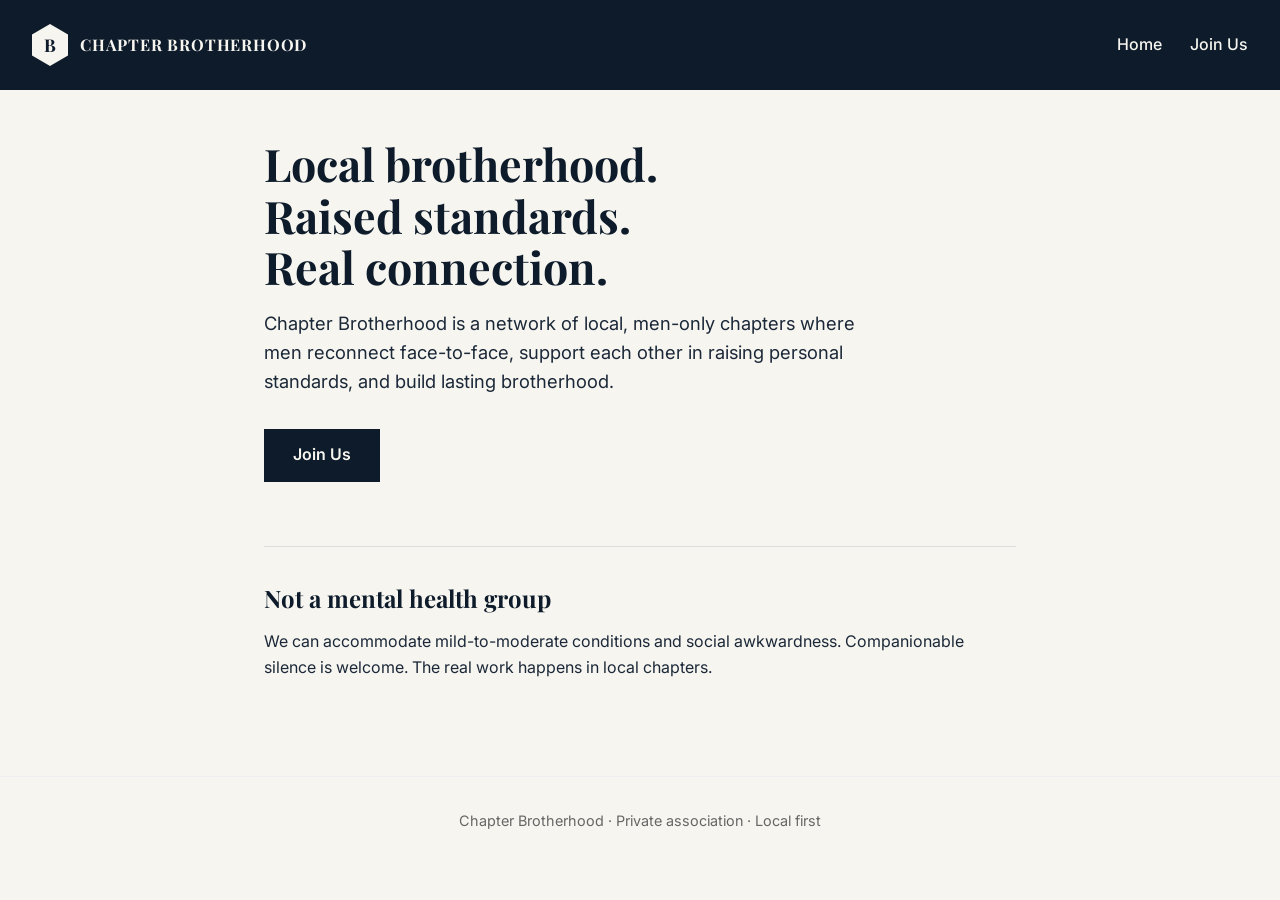
==== index.html @ f657528f "Add starter static site structure with locked visual direction (Playfair Display + Inter, navy palet" ====
<!DOCTYPE html>
<html lang="en">
<head>
  <meta charset="UTF-8">
  <meta name="viewport" content="width=device-width, initial-scale=1.0">
  <title>Chapter Brotherhood</title>
  <link rel="preconnect" href="https://fonts.googleapis.com">
  <link rel="preconnect" href="https://fonts.gstatic.com" crossorigin>
  <link href="https://fonts.googleapis.com/css2?family=Inter:wght@400;500;600&family=Playfair+Display:wght@500;700&display=swap" rel="stylesheet">
  <link rel="stylesheet" href="css/style.css">
</head>
<body>
  <header>
    <div class="logo">
      <span class="shield">B</span>
      <span>CHAPTER BROTHERHOOD</span>
    </div>
    <nav>
      <a href="index.html">Home</a>
      <a href="join.html">Join Us</a>
    </nav>
  </header>

  <main>
    <section class="hero">
      <h1>Local brotherhood.<br>Raised standards.<br>Real connection.</h1>
      <p>Chapter Brotherhood is a network of local, men-only chapters where men reconnect face-to-face, support each other in raising personal standards, and build lasting brotherhood.</p>
      <a href="join.html" class="btn">Join Us</a>
    </section>

    <section class="about-snippet">
      <h2>Not a mental health group</h2>
      <p>We can accommodate mild-to-moderate conditions and social awkwardness. Companionable silence is welcome. The real work happens in local chapters.</p>
    </section>
  </main>

  <footer>
    <p>Chapter Brotherhood · Private association · Local first</p>
  </footer>
</body>
</html>
---- css/style.css ----
/* Chapter Brotherhood – locked visual direction */
:root {
  --navy: #0D1B2A;
  --charcoal: #1B2838;
  --off-white: #F7F5F0;
  --accent: #1A365D;
}

* { box-sizing: border-box; margin: 0; padding: 0; }

body {
  font-family: 'Inter', system-ui, sans-serif;
  background: var(--off-white);
  color: var(--charcoal);
  line-height: 1.6;
}

header {
  display: flex;
  justify-content: space-between;
  align-items: center;
  padding: 1.5rem 2rem;
  background: var(--navy);
  color: var(--off-white);
}

.logo {
  display: flex;
  align-items: center;
  gap: 0.75rem;
  font-family: 'Playfair Display', serif;
  font-weight: 700;
  letter-spacing: 0.05em;
}

.shield {
  display: inline-flex;
  align-items: center;
  justify-content: center;
  width: 36px;
  height: 42px;
  background: var(--off-white);
  color: var(--navy);
  font-weight: 700;
  clip-path: polygon(50% 0%, 100% 25%, 100% 75%, 50% 100%, 0% 75%, 0% 25%);
  font-size: 1.1rem;
}

nav a {
  color: var(--off-white);
  text-decoration: none;
  margin-left: 1.5rem;
  font-weight: 500;
}

nav a:hover { text-decoration: underline; }

main {
  max-width: 800px;
  margin: 0 auto;
  padding: 3rem 1.5rem;
}

.hero h1 {
  font-family: 'Playfair Display', serif;
  font-size: 2.8rem;
  line-height: 1.15;
  color: var(--navy);
  margin-bottom: 1rem;
}

.hero p {
  font-size: 1.15rem;
  margin-bottom: 2rem;
  max-width: 600px;
}

.btn {
  display: inline-block;
  background: var(--navy);
  color: var(--off-white);
  padding: 0.85rem 1.8rem;
  text-decoration: none;
  font-weight: 600;
  border: none;
  cursor: pointer;
  font-family: inherit;
}

.btn:hover { background: var(--accent); }

.about-snippet {
  margin-top: 4rem;
  padding-top: 2rem;
  border-top: 1px solid #ddd;
}

.about-snippet h2 {
  font-family: 'Playfair Display', serif;
  color: var(--navy);
  margin-bottom: 0.75rem;
}

.join-page h1 {
  font-family: 'Playfair Display', serif;
  color: var(--navy);
  margin-bottom: 1rem;
}

.join-form {
  display: flex;
  flex-direction: column;
  gap: 1.25rem;
  margin: 2rem 0;
}

.join-form label {
  font-weight: 500;
}

.join-form input,
.join-form select,
.join-form textarea {
  width: 100%;
  padding: 0.6rem;
  margin-top: 0.3rem;
  border: 1px solid #ccc;
  font-family: inherit;
  font-size: 1rem;
}

.discord-note {
  margin-top: 2rem;
  font-size: 0.95rem;
}

footer {
  text-align: center;
  padding: 2rem;
  font-size: 0.9rem;
  color: #666;
  border-top: 1px solid #eee;
  margin-top: 3rem;
}

@media (max-width: 600px) {
  header { flex-direction: column; gap: 1rem; }
  .hero h1 { font-size: 2.2rem; }
}
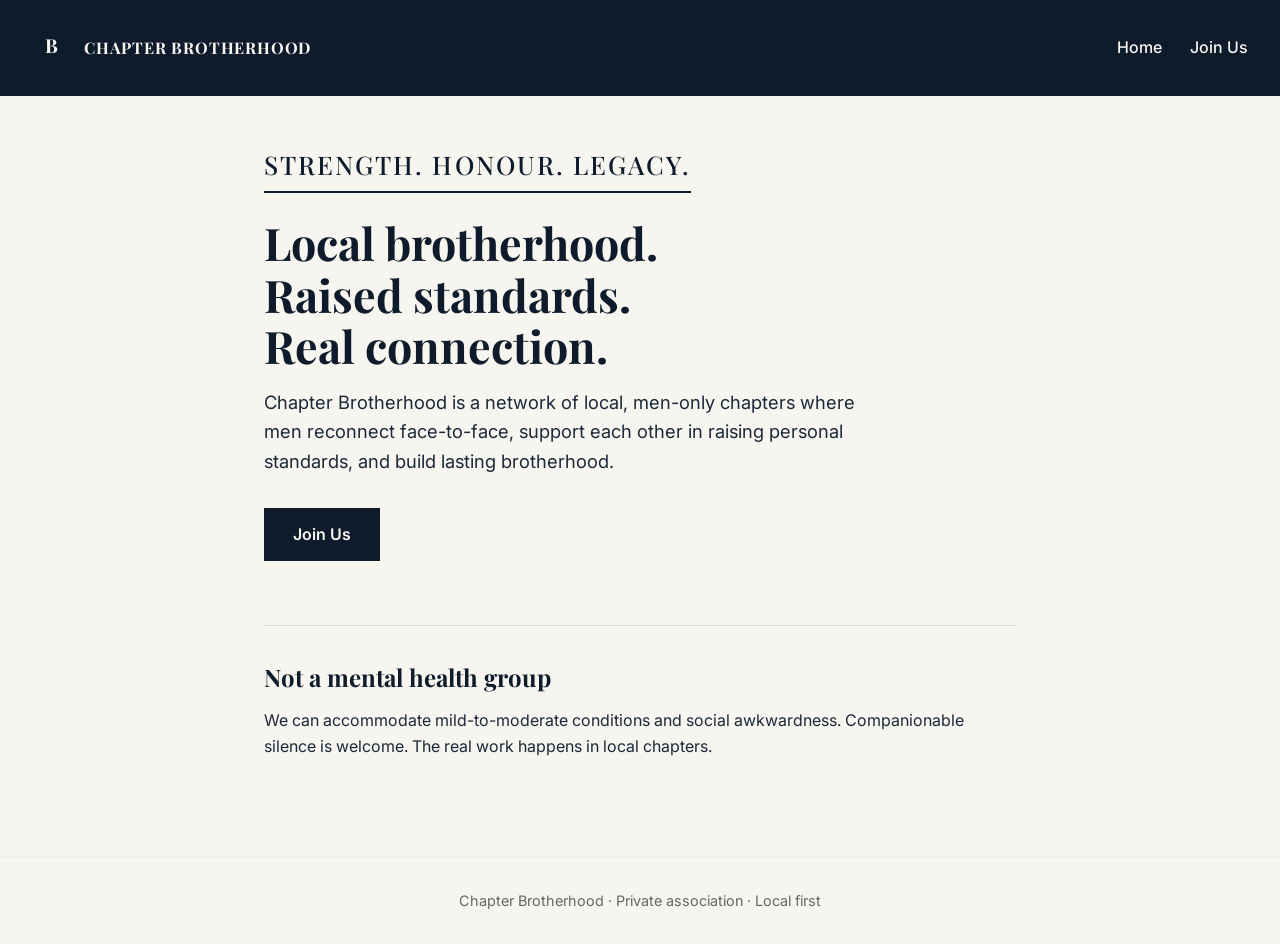
==== commit 38008803: "Replace CSS shield with proper SVG logo and add Strength. Honour. Legacy. tagline prominently" ====
--- a/index.html
+++ b/index.html
@@ -12,7 +12,10 @@
 <body>
   <header>
     <div class="logo">
-      <span class="shield">B</span>
+      <svg class="shield-logo" viewBox="0 0 100 120" xmlns="http://www.w3.org/2000/svg">
+        <path d="M50 5 L90 25 L90 75 L50 110 L10 75 L10 25 Z" fill="#0D1B2A"/>
+        <text x="50" y="72" font-family="Playfair Display, serif" font-size="48" font-weight="700" fill="#F7F5F0" text-anchor="middle">B</text>
+      </svg>
       <span>CHAPTER BROTHERHOOD</span>
     </div>
     <nav>
@@ -23,6 +26,7 @@
 
   <main>
     <section class="hero">
+      <div class="tagline">Strength. Honour. Legacy.</div>
       <h1>Local brotherhood.<br>Raised standards.<br>Real connection.</h1>
       <p>Chapter Brotherhood is a network of local, men-only chapters where men reconnect face-to-face, support each other in raising personal standards, and build lasting brotherhood.</p>
       <a href="join.html" class="btn">Join Us</a>
--- a/css/style.css
+++ b/css/style.css
@@ -33,17 +33,10 @@
   letter-spacing: 0.05em;
 }
 
-.shield {
-  display: inline-flex;
-  align-items: center;
-  justify-content: center;
-  width: 36px;
-  height: 42px;
-  background: var(--off-white);
-  color: var(--navy);
-  font-weight: 700;
-  clip-path: polygon(50% 0%, 100% 25%, 100% 75%, 50% 100%, 0% 75%, 0% 25%);
-  font-size: 1.1rem;
+.shield-logo {
+  width: 40px;
+  height: 48px;
+  flex-shrink: 0;
 }
 
 nav a {
@@ -59,6 +52,19 @@
   max-width: 800px;
   margin: 0 auto;
   padding: 3rem 1.5rem;
+}
+
+.tagline {
+  font-family: 'Playfair Display', serif;
+  font-size: 1.6rem;
+  font-weight: 500;
+  color: var(--navy);
+  letter-spacing: 0.08em;
+  text-transform: uppercase;
+  margin-bottom: 1.5rem;
+  border-bottom: 2px solid var(--navy);
+  display: inline-block;
+  padding-bottom: 0.4rem;
 }
 
 .hero h1 {
@@ -104,7 +110,15 @@
 .join-page h1 {
   font-family: 'Playfair Display', serif;
   color: var(--navy);
-  margin-bottom: 1rem;
+  margin-bottom: 0.5rem;
+}
+
+.tagline-small {
+  font-family: 'Playfair Display', serif;
+  font-size: 1.1rem;
+  color: var(--navy);
+  letter-spacing: 0.05em;
+  margin-bottom: 1.5rem;
 }
 
 .join-form {
@@ -146,4 +160,5 @@
 @media (max-width: 600px) {
   header { flex-direction: column; gap: 1rem; }
   .hero h1 { font-size: 2.2rem; }
+  .tagline { font-size: 1.3rem; }
 }
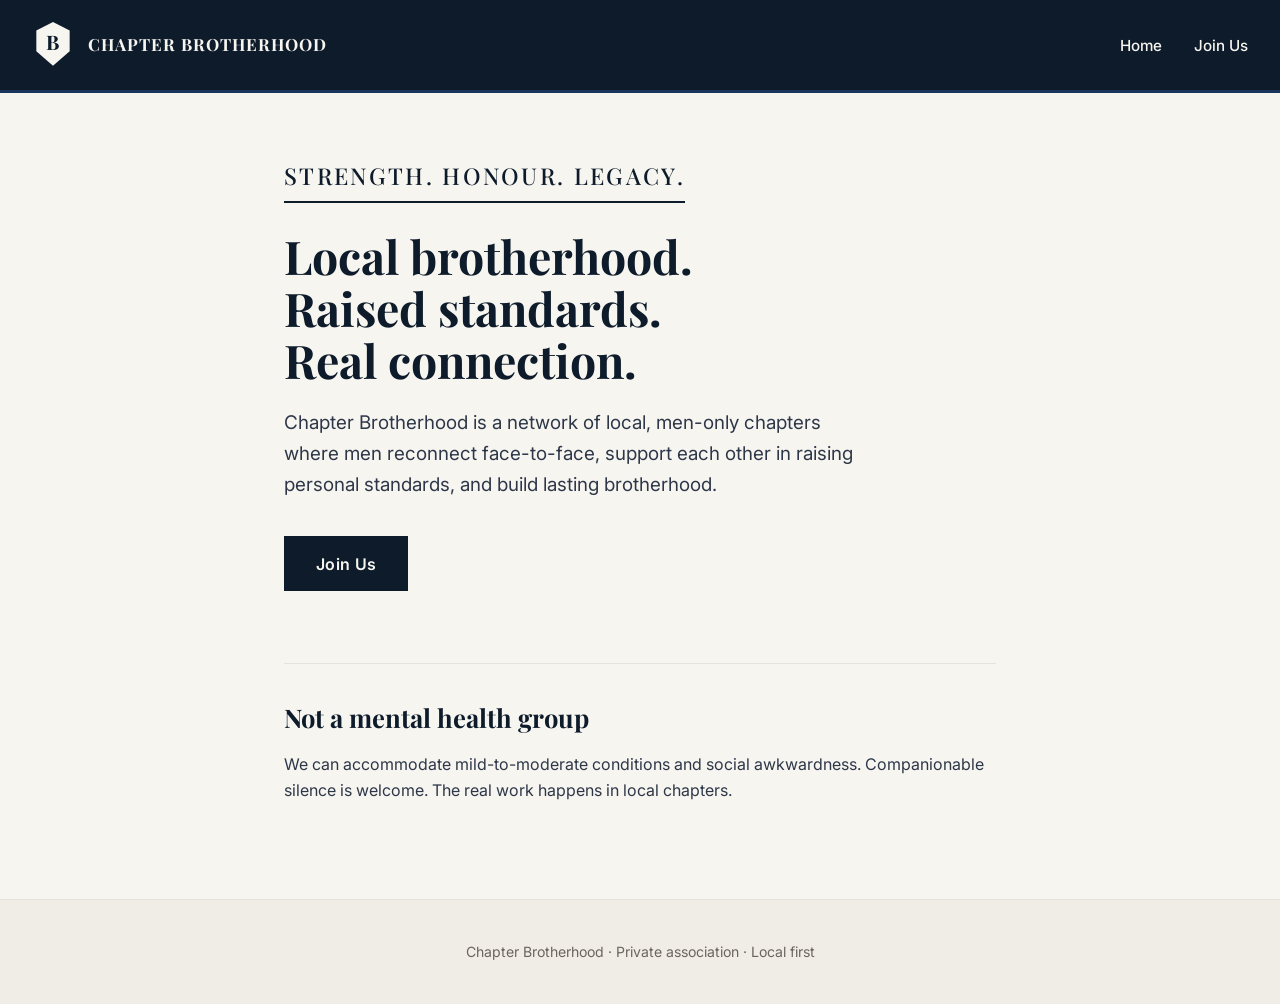
==== commit 5e08790c: "Fix logo contrast (light shield on navy header) and improve overall visual appeal" ====
--- a/index.html
+++ b/index.html
@@ -13,8 +13,8 @@
   <header>
     <div class="logo">
       <svg class="shield-logo" viewBox="0 0 100 120" xmlns="http://www.w3.org/2000/svg">
-        <path d="M50 5 L90 25 L90 75 L50 110 L10 75 L10 25 Z" fill="#0D1B2A"/>
-        <text x="50" y="72" font-family="Playfair Display, serif" font-size="48" font-weight="700" fill="#F7F5F0" text-anchor="middle">B</text>
+        <path d="M50 5 L90 25 L90 75 L50 110 L10 75 L10 25 Z" fill="#F7F5F0"/>
+        <text x="50" y="72" font-family="Playfair Display, serif" font-size="48" font-weight="700" fill="#0D1B2A" text-anchor="middle">B</text>
       </svg>
       <span>CHAPTER BROTHERHOOD</span>
     </div>
--- a/css/style.css
+++ b/css/style.css
@@ -1,8 +1,10 @@
 /* Chapter Brotherhood – locked visual direction */
 :root {
   --navy: #0D1B2A;
-  --charcoal: #1B2838;
+  --navy-mid: #1A365D;
+  --charcoal: #2D3748;
   --off-white: #F7F5F0;
+  --warm-grey: #E8E4DC;
   --accent: #1A365D;
 }
 
@@ -12,153 +14,176 @@
   font-family: 'Inter', system-ui, sans-serif;
   background: var(--off-white);
   color: var(--charcoal);
-  line-height: 1.6;
+  line-height: 1.65;
 }
 
 header {
   display: flex;
   justify-content: space-between;
   align-items: center;
-  padding: 1.5rem 2rem;
+  padding: 1.25rem 2rem;
   background: var(--navy);
   color: var(--off-white);
+  border-bottom: 3px solid var(--navy-mid);
 }
 
 .logo {
   display: flex;
   align-items: center;
-  gap: 0.75rem;
+  gap: 0.85rem;
   font-family: 'Playfair Display', serif;
   font-weight: 700;
-  letter-spacing: 0.05em;
+  letter-spacing: 0.06em;
+  font-size: 1.05rem;
 }
 
 .shield-logo {
-  width: 40px;
-  height: 48px;
+  width: 42px;
+  height: 50px;
   flex-shrink: 0;
 }
 
 nav a {
   color: var(--off-white);
   text-decoration: none;
-  margin-left: 1.5rem;
+  margin-left: 1.75rem;
   font-weight: 500;
+  font-size: 0.95rem;
 }
 
-nav a:hover { text-decoration: underline; }
+nav a:hover { color: var(--warm-grey); }
 
 main {
-  max-width: 800px;
+  max-width: 760px;
   margin: 0 auto;
-  padding: 3rem 1.5rem;
+  padding: 4rem 1.5rem 3rem;
 }
 
 .tagline {
   font-family: 'Playfair Display', serif;
-  font-size: 1.6rem;
+  font-size: 1.45rem;
   font-weight: 500;
   color: var(--navy);
-  letter-spacing: 0.08em;
+  letter-spacing: 0.1em;
   text-transform: uppercase;
-  margin-bottom: 1.5rem;
+  margin-bottom: 1.75rem;
   border-bottom: 2px solid var(--navy);
   display: inline-block;
-  padding-bottom: 0.4rem;
+  padding-bottom: 0.35rem;
 }
 
 .hero h1 {
   font-family: 'Playfair Display', serif;
-  font-size: 2.8rem;
-  line-height: 1.15;
+  font-size: 2.9rem;
+  line-height: 1.12;
   color: var(--navy);
-  margin-bottom: 1rem;
+  margin-bottom: 1.25rem;
+  font-weight: 700;
 }
 
 .hero p {
-  font-size: 1.15rem;
-  margin-bottom: 2rem;
-  max-width: 600px;
+  font-size: 1.18rem;
+  margin-bottom: 2.25rem;
+  max-width: 580px;
+  color: var(--charcoal);
 }
 
 .btn {
   display: inline-block;
   background: var(--navy);
   color: var(--off-white);
-  padding: 0.85rem 1.8rem;
+  padding: 0.9rem 2rem;
   text-decoration: none;
   font-weight: 600;
   border: none;
   cursor: pointer;
   font-family: inherit;
+  letter-spacing: 0.02em;
+  transition: background 0.15s ease;
 }
 
-.btn:hover { background: var(--accent); }
+.btn:hover { background: var(--navy-mid); }
 
 .about-snippet {
-  margin-top: 4rem;
-  padding-top: 2rem;
-  border-top: 1px solid #ddd;
+  margin-top: 4.5rem;
+  padding: 2rem 0 1rem;
+  border-top: 1px solid var(--warm-grey);
 }
 
 .about-snippet h2 {
   font-family: 'Playfair Display', serif;
   color: var(--navy);
   margin-bottom: 0.75rem;
+  font-size: 1.6rem;
 }
 
 .join-page h1 {
   font-family: 'Playfair Display', serif;
   color: var(--navy);
-  margin-bottom: 0.5rem;
+  margin-bottom: 0.4rem;
+  font-size: 2.4rem;
 }
 
 .tagline-small {
   font-family: 'Playfair Display', serif;
-  font-size: 1.1rem;
+  font-size: 1.05rem;
   color: var(--navy);
-  letter-spacing: 0.05em;
+  letter-spacing: 0.06em;
   margin-bottom: 1.5rem;
+  text-transform: uppercase;
 }
 
 .join-form {
   display: flex;
   flex-direction: column;
-  gap: 1.25rem;
-  margin: 2rem 0;
+  gap: 1.3rem;
+  margin: 2.2rem 0;
 }
 
 .join-form label {
   font-weight: 500;
+  color: var(--charcoal);
 }
 
 .join-form input,
 .join-form select,
 .join-form textarea {
   width: 100%;
-  padding: 0.6rem;
-  margin-top: 0.3rem;
-  border: 1px solid #ccc;
+  padding: 0.65rem 0.75rem;
+  margin-top: 0.35rem;
+  border: 1px solid #d0ccc4;
   font-family: inherit;
   font-size: 1rem;
+  background: #fff;
+  border-radius: 2px;
+}
+
+.join-form input:focus,
+.join-form select:focus,
+.join-form textarea:focus {
+  outline: 2px solid var(--navy-mid);
+  border-color: var(--navy);
 }
 
 .discord-note {
-  margin-top: 2rem;
+  margin-top: 2.2rem;
   font-size: 0.95rem;
+  color: var(--charcoal);
 }
 
 footer {
   text-align: center;
-  padding: 2rem;
-  font-size: 0.9rem;
-  color: #666;
-  border-top: 1px solid #eee;
-  margin-top: 3rem;
+  padding: 2.5rem 1rem;
+  font-size: 0.88rem;
+  color: #6b6560;
+  border-top: 1px solid var(--warm-grey);
+  margin-top: 2rem;
+  background: #f0ece6;
 }
 
 @media (max-width: 600px) {
-  header { flex-direction: column; gap: 1rem; }
+  header { flex-direction: column; gap: 1rem; padding: 1rem; }
   .hero h1 { font-size: 2.2rem; }
-  .tagline { font-size: 1.3rem; }
+  .tagline { font-size: 1.2rem; }
+  main { padding: 2.5rem 1.25rem; }
 }
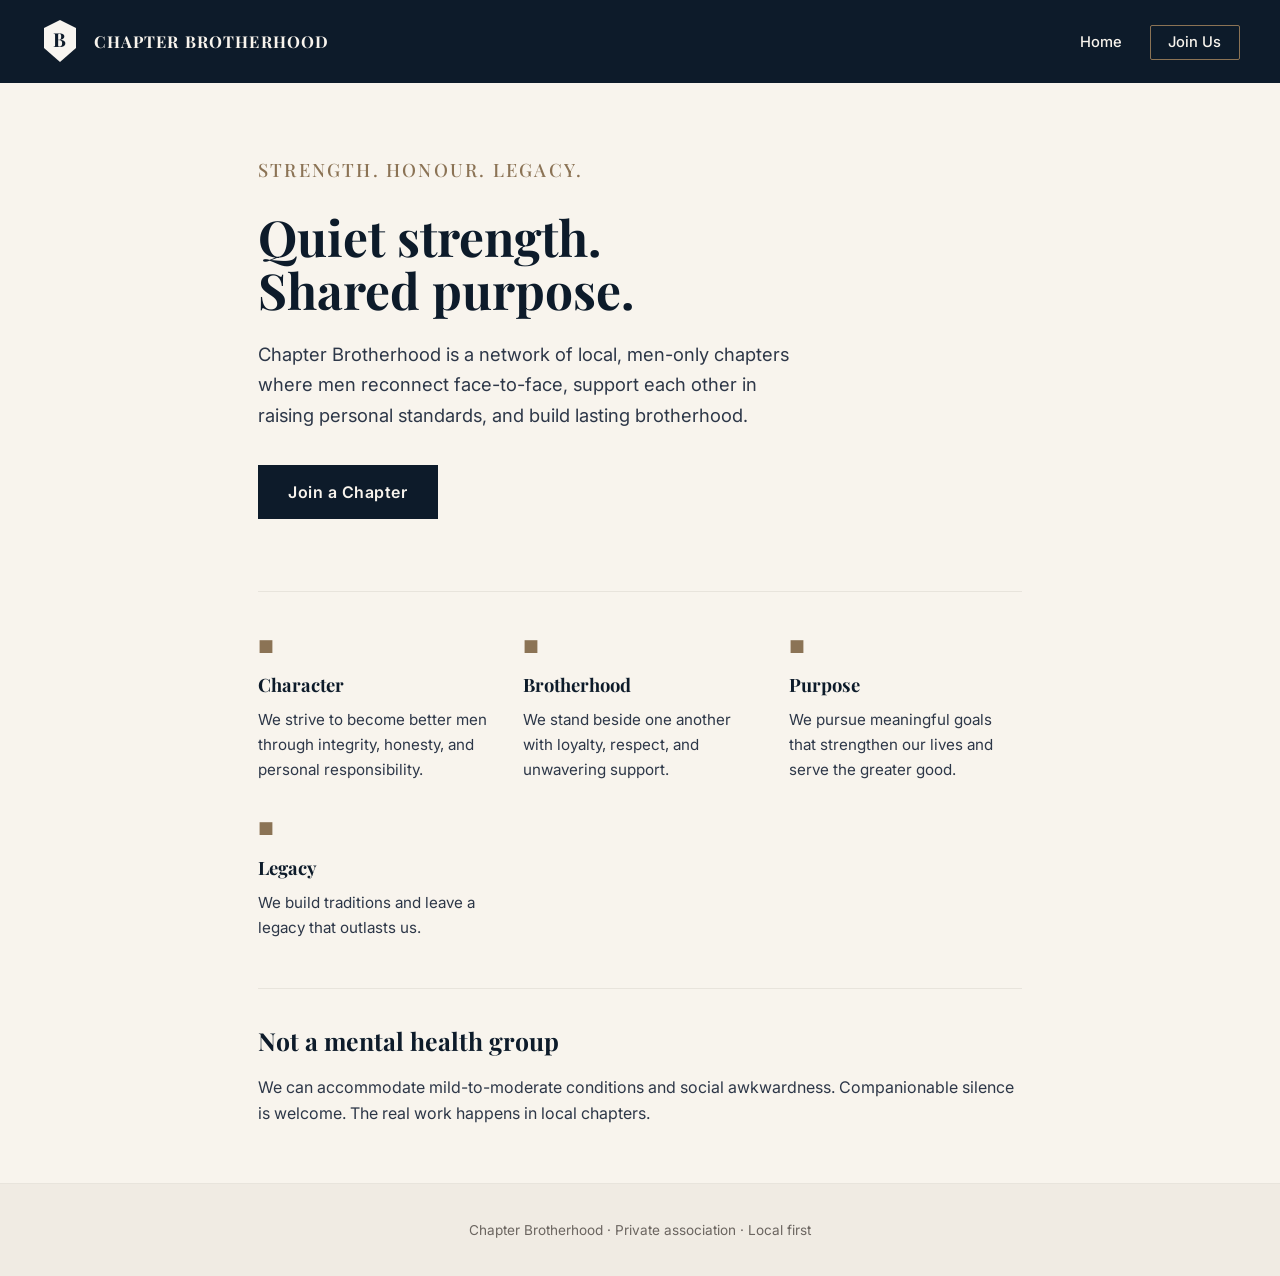
==== commit 9a418f2c: "Refine site to match preferred moodboard: warmer ivory, bronze accent button, values section, better" ====
--- a/index.html
+++ b/index.html
@@ -20,16 +20,39 @@
     </div>
     <nav>
       <a href="index.html">Home</a>
-      <a href="join.html">Join Us</a>
+      <a href="join.html" class="btn-nav">Join Us</a>
     </nav>
   </header>
 
   <main>
     <section class="hero">
       <div class="tagline">Strength. Honour. Legacy.</div>
-      <h1>Local brotherhood.<br>Raised standards.<br>Real connection.</h1>
+      <h1>Quiet strength.<br>Shared purpose.</h1>
       <p>Chapter Brotherhood is a network of local, men-only chapters where men reconnect face-to-face, support each other in raising personal standards, and build lasting brotherhood.</p>
-      <a href="join.html" class="btn">Join Us</a>
+      <a href="join.html" class="btn">Join a Chapter</a>
+    </section>
+
+    <section class="values">
+      <div class="value">
+        <div class="value-icon">■</div>
+        <h3>Character</h3>
+        <p>We strive to become better men through integrity, honesty, and personal responsibility.</p>
+      </div>
+      <div class="value">
+        <div class="value-icon">■</div>
+        <h3>Brotherhood</h3>
+        <p>We stand beside one another with loyalty, respect, and unwavering support.</p>
+      </div>
+      <div class="value">
+        <div class="value-icon">■</div>
+        <h3>Purpose</h3>
+        <p>We pursue meaningful goals that strengthen our lives and serve the greater good.</p>
+      </div>
+      <div class="value">
+        <div class="value-icon">■</div>
+        <h3>Legacy</h3>
+        <p>We build traditions and leave a legacy that outlasts us.</p>
+      </div>
     </section>
 
     <section class="about-snippet">
--- a/css/style.css
+++ b/css/style.css
@@ -1,18 +1,19 @@
-/* Chapter Brotherhood – locked visual direction */
+/* Chapter Brotherhood – refined to preferred moodboard */
 :root {
   --navy: #0D1B2A;
   --navy-mid: #1A365D;
   --charcoal: #2D3748;
-  --off-white: #F7F5F0;
+  --ivory: #F8F4ED;
   --warm-grey: #E8E4DC;
-  --accent: #1A365D;
+  --bronze: #8B7355;
+  --bronze-dark: #6B5A45;
 }
 
 * { box-sizing: border-box; margin: 0; padding: 0; }
 
 body {
   font-family: 'Inter', system-ui, sans-serif;
-  background: var(--off-white);
+  background: var(--ivory);
   color: var(--charcoal);
   line-height: 1.65;
 }
@@ -21,10 +22,9 @@
   display: flex;
   justify-content: space-between;
   align-items: center;
-  padding: 1.25rem 2rem;
+  padding: 1.1rem 2.5rem;
   background: var(--navy);
-  color: var(--off-white);
-  border-bottom: 3px solid var(--navy-mid);
+  color: var(--ivory);
 }
 
 .logo {
@@ -33,80 +33,110 @@
   gap: 0.85rem;
   font-family: 'Playfair Display', serif;
   font-weight: 700;
-  letter-spacing: 0.06em;
-  font-size: 1.05rem;
+  letter-spacing: 0.07em;
+  font-size: 1.02rem;
 }
 
 .shield-logo {
-  width: 42px;
-  height: 50px;
+  width: 40px;
+  height: 48px;
   flex-shrink: 0;
 }
 
 nav a {
-  color: var(--off-white);
+  color: var(--ivory);
   text-decoration: none;
-  margin-left: 1.75rem;
+  margin-left: 1.5rem;
   font-weight: 500;
-  font-size: 0.95rem;
+  font-size: 0.92rem;
 }
 
-nav a:hover { color: var(--warm-grey); }
+.btn-nav {
+  border: 1px solid var(--bronze);
+  padding: 0.45rem 1.1rem;
+  border-radius: 2px;
+  color: var(--ivory) !important;
+}
+
+.btn-nav:hover { background: var(--bronze); }
 
 main {
-  max-width: 760px;
+  max-width: 820px;
   margin: 0 auto;
-  padding: 4rem 1.5rem 3rem;
+  padding: 4.5rem 1.75rem 3.5rem;
 }
 
 .tagline {
   font-family: 'Playfair Display', serif;
-  font-size: 1.45rem;
+  font-size: 1.15rem;
   font-weight: 500;
-  color: var(--navy);
-  letter-spacing: 0.1em;
+  color: var(--bronze);
+  letter-spacing: 0.12em;
   text-transform: uppercase;
-  margin-bottom: 1.75rem;
-  border-bottom: 2px solid var(--navy);
-  display: inline-block;
-  padding-bottom: 0.35rem;
+  margin-bottom: 1.5rem;
 }
 
 .hero h1 {
   font-family: 'Playfair Display', serif;
-  font-size: 2.9rem;
-  line-height: 1.12;
+  font-size: 3.1rem;
+  line-height: 1.08;
   color: var(--navy);
-  margin-bottom: 1.25rem;
+  margin-bottom: 1.4rem;
   font-weight: 700;
 }
 
 .hero p {
-  font-size: 1.18rem;
-  margin-bottom: 2.25rem;
-  max-width: 580px;
+  font-size: 1.15rem;
+  margin-bottom: 2.2rem;
+  max-width: 540px;
   color: var(--charcoal);
 }
 
 .btn {
   display: inline-block;
   background: var(--navy);
-  color: var(--off-white);
-  padding: 0.9rem 2rem;
+  color: var(--ivory);
+  padding: 0.85rem 1.9rem;
   text-decoration: none;
   font-weight: 600;
   border: none;
   cursor: pointer;
   font-family: inherit;
-  letter-spacing: 0.02em;
+  letter-spacing: 0.03em;
   transition: background 0.15s ease;
 }
 
-.btn:hover { background: var(--navy-mid); }
+.btn:hover { background: var(--bronze-dark); }
+
+.values {
+  display: grid;
+  grid-template-columns: repeat(auto-fit, minmax(180px, 1fr));
+  gap: 2rem;
+  margin: 4.5rem 0 3rem;
+  padding-top: 2.5rem;
+  border-top: 1px solid var(--warm-grey);
+}
+
+.value h3 {
+  font-family: 'Playfair Display', serif;
+  color: var(--navy);
+  font-size: 1.15rem;
+  margin: 0.6rem 0 0.4rem;
+}
+
+.value p {
+  font-size: 0.95rem;
+  color: var(--charcoal);
+}
+
+.value-icon {
+  color: var(--bronze);
+  font-size: 1.1rem;
+}
 
 .about-snippet {
-  margin-top: 4.5rem;
-  padding: 2rem 0 1rem;
+  margin-top: 3rem;
+  padding-top: 2rem;
   border-top: 1px solid var(--warm-grey);
 }
 
@@ -114,76 +144,21 @@
   font-family: 'Playfair Display', serif;
   color: var(--navy);
   margin-bottom: 0.75rem;
-  font-size: 1.6rem;
-}
-
-.join-page h1 {
-  font-family: 'Playfair Display', serif;
-  color: var(--navy);
-  margin-bottom: 0.4rem;
-  font-size: 2.4rem;
-}
-
-.tagline-small {
-  font-family: 'Playfair Display', serif;
-  font-size: 1.05rem;
-  color: var(--navy);
-  letter-spacing: 0.06em;
-  margin-bottom: 1.5rem;
-  text-transform: uppercase;
-}
-
-.join-form {
-  display: flex;
-  flex-direction: column;
-  gap: 1.3rem;
-  margin: 2.2rem 0;
-}
-
-.join-form label {
-  font-weight: 500;
-  color: var(--charcoal);
-}
-
-.join-form input,
-.join-form select,
-.join-form textarea {
-  width: 100%;
-  padding: 0.65rem 0.75rem;
-  margin-top: 0.35rem;
-  border: 1px solid #d0ccc4;
-  font-family: inherit;
-  font-size: 1rem;
-  background: #fff;
-  border-radius: 2px;
-}
-
-.join-form input:focus,
-.join-form select:focus,
-.join-form textarea:focus {
-  outline: 2px solid var(--navy-mid);
-  border-color: var(--navy);
-}
-
-.discord-note {
-  margin-top: 2.2rem;
-  font-size: 0.95rem;
-  color: var(--charcoal);
+  font-size: 1.55rem;
 }
 
 footer {
   text-align: center;
-  padding: 2.5rem 1rem;
-  font-size: 0.88rem;
+  padding: 2.2rem 1rem;
+  font-size: 0.85rem;
   color: #6b6560;
   border-top: 1px solid var(--warm-grey);
-  margin-top: 2rem;
-  background: #f0ece6;
+  background: #f0ebe3;
 }
 
 @media (max-width: 600px) {
-  header { flex-direction: column; gap: 1rem; padding: 1rem; }
-  .hero h1 { font-size: 2.2rem; }
-  .tagline { font-size: 1.2rem; }
+  header { flex-direction: column; gap: 1rem; padding: 1rem 1.25rem; }
+  .hero h1 { font-size: 2.3rem; }
   main { padding: 2.5rem 1.25rem; }
+  .values { grid-template-columns: 1fr 1fr; gap: 1.5rem; }
 }
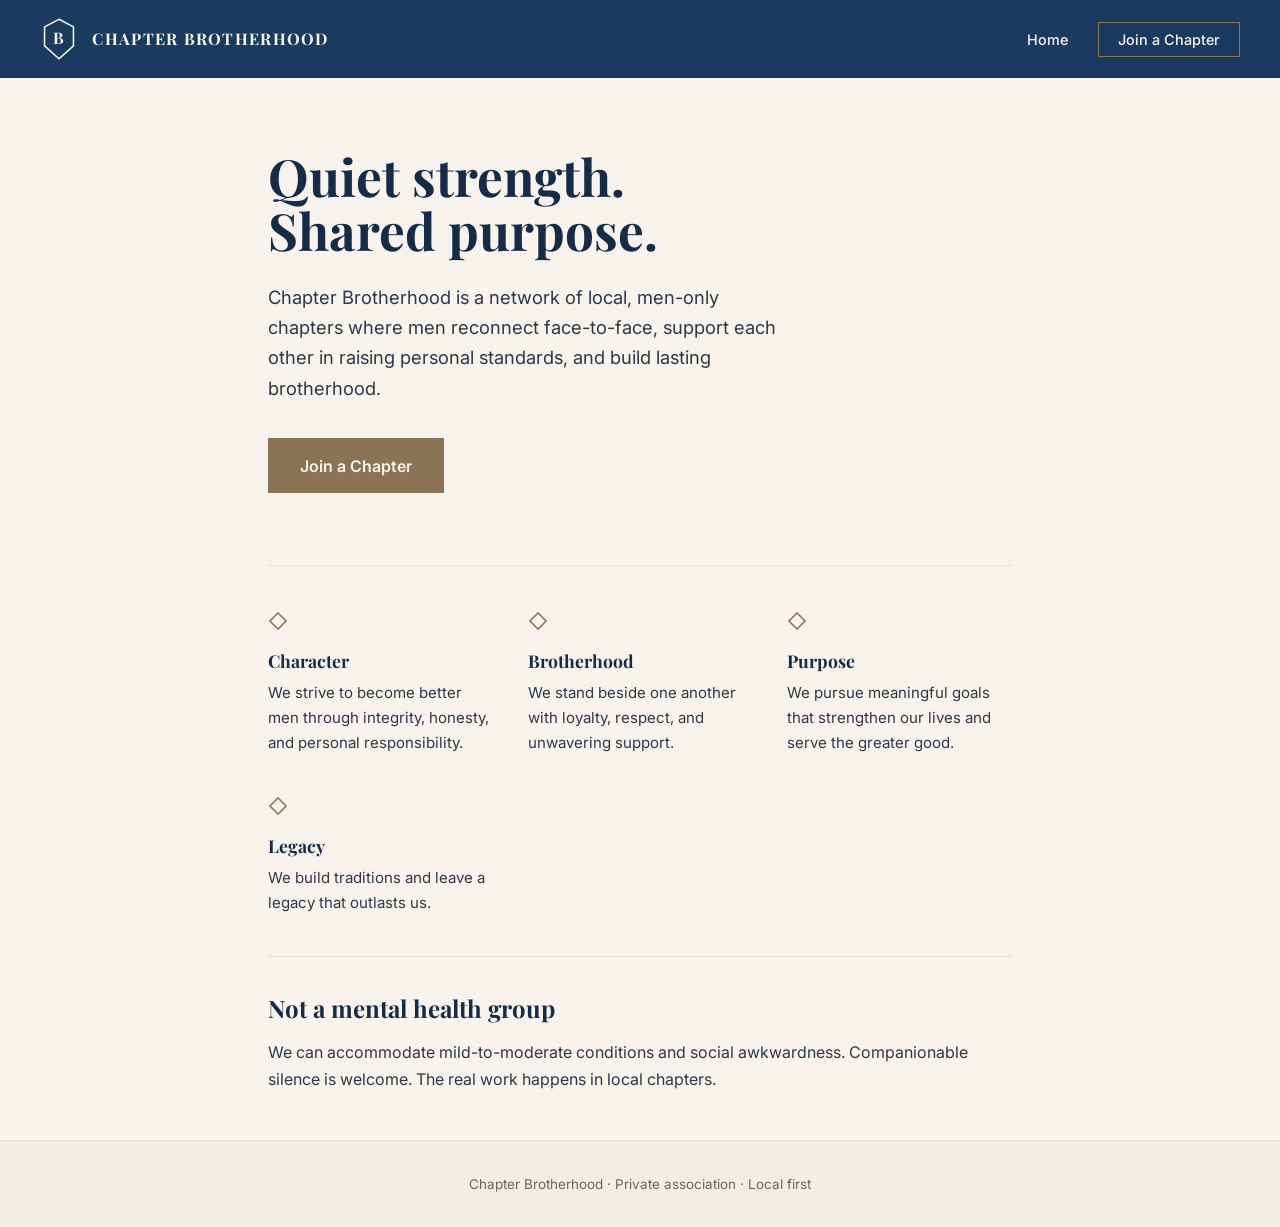
==== commit 3e66fa1b: "Lighter navy header, improved shield logo matching moodboard, refined layout" ====
--- a/index.html
+++ b/index.html
@@ -13,20 +13,19 @@
   <header>
     <div class="logo">
       <svg class="shield-logo" viewBox="0 0 100 120" xmlns="http://www.w3.org/2000/svg">
-        <path d="M50 5 L90 25 L90 75 L50 110 L10 75 L10 25 Z" fill="#F7F5F0"/>
-        <text x="50" y="72" font-family="Playfair Display, serif" font-size="48" font-weight="700" fill="#0D1B2A" text-anchor="middle">B</text>
+        <path d="M50 8 L88 28 L88 78 L50 112 L12 78 L12 28 Z" fill="none" stroke="#F8F4ED" stroke-width="4"/>
+        <text x="50" y="74" font-family="Playfair Display, serif" font-size="42" font-weight="700" fill="#F8F4ED" text-anchor="middle">B</text>
       </svg>
       <span>CHAPTER BROTHERHOOD</span>
     </div>
     <nav>
       <a href="index.html">Home</a>
-      <a href="join.html" class="btn-nav">Join Us</a>
+      <a href="join.html" class="btn-nav">Join a Chapter</a>
     </nav>
   </header>
 
   <main>
     <section class="hero">
-      <div class="tagline">Strength. Honour. Legacy.</div>
       <h1>Quiet strength.<br>Shared purpose.</h1>
       <p>Chapter Brotherhood is a network of local, men-only chapters where men reconnect face-to-face, support each other in raising personal standards, and build lasting brotherhood.</p>
       <a href="join.html" class="btn">Join a Chapter</a>
@@ -34,22 +33,22 @@
 
     <section class="values">
       <div class="value">
-        <div class="value-icon">■</div>
+        <div class="value-icon">◇</div>
         <h3>Character</h3>
         <p>We strive to become better men through integrity, honesty, and personal responsibility.</p>
       </div>
       <div class="value">
-        <div class="value-icon">■</div>
+        <div class="value-icon">◇</div>
         <h3>Brotherhood</h3>
         <p>We stand beside one another with loyalty, respect, and unwavering support.</p>
       </div>
       <div class="value">
-        <div class="value-icon">■</div>
+        <div class="value-icon">◇</div>
         <h3>Purpose</h3>
         <p>We pursue meaningful goals that strengthen our lives and serve the greater good.</p>
       </div>
       <div class="value">
-        <div class="value-icon">■</div>
+        <div class="value-icon">◇</div>
         <h3>Legacy</h3>
         <p>We build traditions and leave a legacy that outlasts us.</p>
       </div>
--- a/css/style.css
+++ b/css/style.css
@@ -1,7 +1,7 @@
-/* Chapter Brotherhood – refined to preferred moodboard */
+/* Chapter Brotherhood – lighter navy, moodboard-aligned */
 :root {
-  --navy: #0D1B2A;
-  --navy-mid: #1A365D;
+  --navy: #1B3A5F;
+  --navy-dark: #142C48;
   --charcoal: #2D3748;
   --ivory: #F8F4ED;
   --warm-grey: #E8E4DC;
@@ -22,7 +22,7 @@
   display: flex;
   justify-content: space-between;
   align-items: center;
-  padding: 1.1rem 2.5rem;
+  padding: 1rem 2.5rem;
   background: var(--navy);
   color: var(--ivory);
 }
@@ -30,79 +30,66 @@
 .logo {
   display: flex;
   align-items: center;
-  gap: 0.85rem;
+  gap: 0.9rem;
   font-family: 'Playfair Display', serif;
   font-weight: 700;
-  letter-spacing: 0.07em;
-  font-size: 1.02rem;
+  letter-spacing: 0.08em;
+  font-size: 1rem;
 }
 
 .shield-logo {
-  width: 40px;
-  height: 48px;
+  width: 38px;
+  height: 46px;
   flex-shrink: 0;
 }
 
 nav a {
   color: var(--ivory);
   text-decoration: none;
-  margin-left: 1.5rem;
+  margin-left: 1.6rem;
   font-weight: 500;
-  font-size: 0.92rem;
+  font-size: 0.9rem;
 }
 
 .btn-nav {
   border: 1px solid var(--bronze);
-  padding: 0.45rem 1.1rem;
-  border-radius: 2px;
+  padding: 0.5rem 1.2rem;
   color: var(--ivory) !important;
 }
 
 .btn-nav:hover { background: var(--bronze); }
 
 main {
-  max-width: 820px;
+  max-width: 800px;
   margin: 0 auto;
-  padding: 4.5rem 1.75rem 3.5rem;
-}
-
-.tagline {
-  font-family: 'Playfair Display', serif;
-  font-size: 1.15rem;
-  font-weight: 500;
-  color: var(--bronze);
-  letter-spacing: 0.12em;
-  text-transform: uppercase;
-  margin-bottom: 1.5rem;
+  padding: 4.5rem 1.75rem 3rem;
 }
 
 .hero h1 {
   font-family: 'Playfair Display', serif;
-  font-size: 3.1rem;
-  line-height: 1.08;
-  color: var(--navy);
-  margin-bottom: 1.4rem;
+  font-size: 3.2rem;
+  line-height: 1.05;
+  color: var(--navy-dark);
+  margin-bottom: 1.5rem;
   font-weight: 700;
 }
 
 .hero p {
   font-size: 1.15rem;
   margin-bottom: 2.2rem;
-  max-width: 540px;
-  color: var(--charcoal);
+  max-width: 520px;
 }
 
 .btn {
   display: inline-block;
-  background: var(--navy);
+  background: var(--bronze);
   color: var(--ivory);
-  padding: 0.85rem 1.9rem;
+  padding: 0.9rem 2rem;
   text-decoration: none;
   font-weight: 600;
   border: none;
   cursor: pointer;
   font-family: inherit;
-  letter-spacing: 0.03em;
   transition: background 0.15s ease;
 }
 
@@ -110,55 +97,54 @@
 
 .values {
   display: grid;
-  grid-template-columns: repeat(auto-fit, minmax(180px, 1fr));
-  gap: 2rem;
-  margin: 4.5rem 0 3rem;
+  grid-template-columns: repeat(auto-fit, minmax(170px, 1fr));
+  gap: 2.2rem;
+  margin: 4.5rem 0 2.5rem;
   padding-top: 2.5rem;
   border-top: 1px solid var(--warm-grey);
 }
 
 .value h3 {
   font-family: 'Playfair Display', serif;
-  color: var(--navy);
-  font-size: 1.15rem;
-  margin: 0.6rem 0 0.4rem;
+  color: var(--navy-dark);
+  font-size: 1.1rem;
+  margin: 0.5rem 0 0.4rem;
 }
 
 .value p {
-  font-size: 0.95rem;
-  color: var(--charcoal);
+  font-size: 0.94rem;
 }
 
 .value-icon {
   color: var(--bronze);
-  font-size: 1.1rem;
+  font-size: 1.2rem;
 }
 
 .about-snippet {
-  margin-top: 3rem;
+  margin-top: 2.5rem;
   padding-top: 2rem;
   border-top: 1px solid var(--warm-grey);
 }
 
 .about-snippet h2 {
   font-family: 'Playfair Display', serif;
-  color: var(--navy);
-  margin-bottom: 0.75rem;
-  font-size: 1.55rem;
+  color: var(--navy-dark);
+  margin-bottom: 0.7rem;
+  font-size: 1.5rem;
 }
 
 footer {
   text-align: center;
-  padding: 2.2rem 1rem;
-  font-size: 0.85rem;
+  padding: 2rem 1rem;
+  font-size: 0.84rem;
   color: #6b6560;
   border-top: 1px solid var(--warm-grey);
-  background: #f0ebe3;
+  background: #f2ede6;
 }
 
 @media (max-width: 600px) {
-  header { flex-direction: column; gap: 1rem; padding: 1rem 1.25rem; }
+  header { flex-direction: column; gap: 0.8rem; padding: 1rem; }
   .hero h1 { font-size: 2.3rem; }
-  main { padding: 2.5rem 1.25rem; }
-  .values { grid-template-columns: 1fr 1fr; gap: 1.5rem; }
+  main { padding: 2.5rem 1.2rem; }
+  .values { grid-template-columns: 1fr 1fr; }
 }
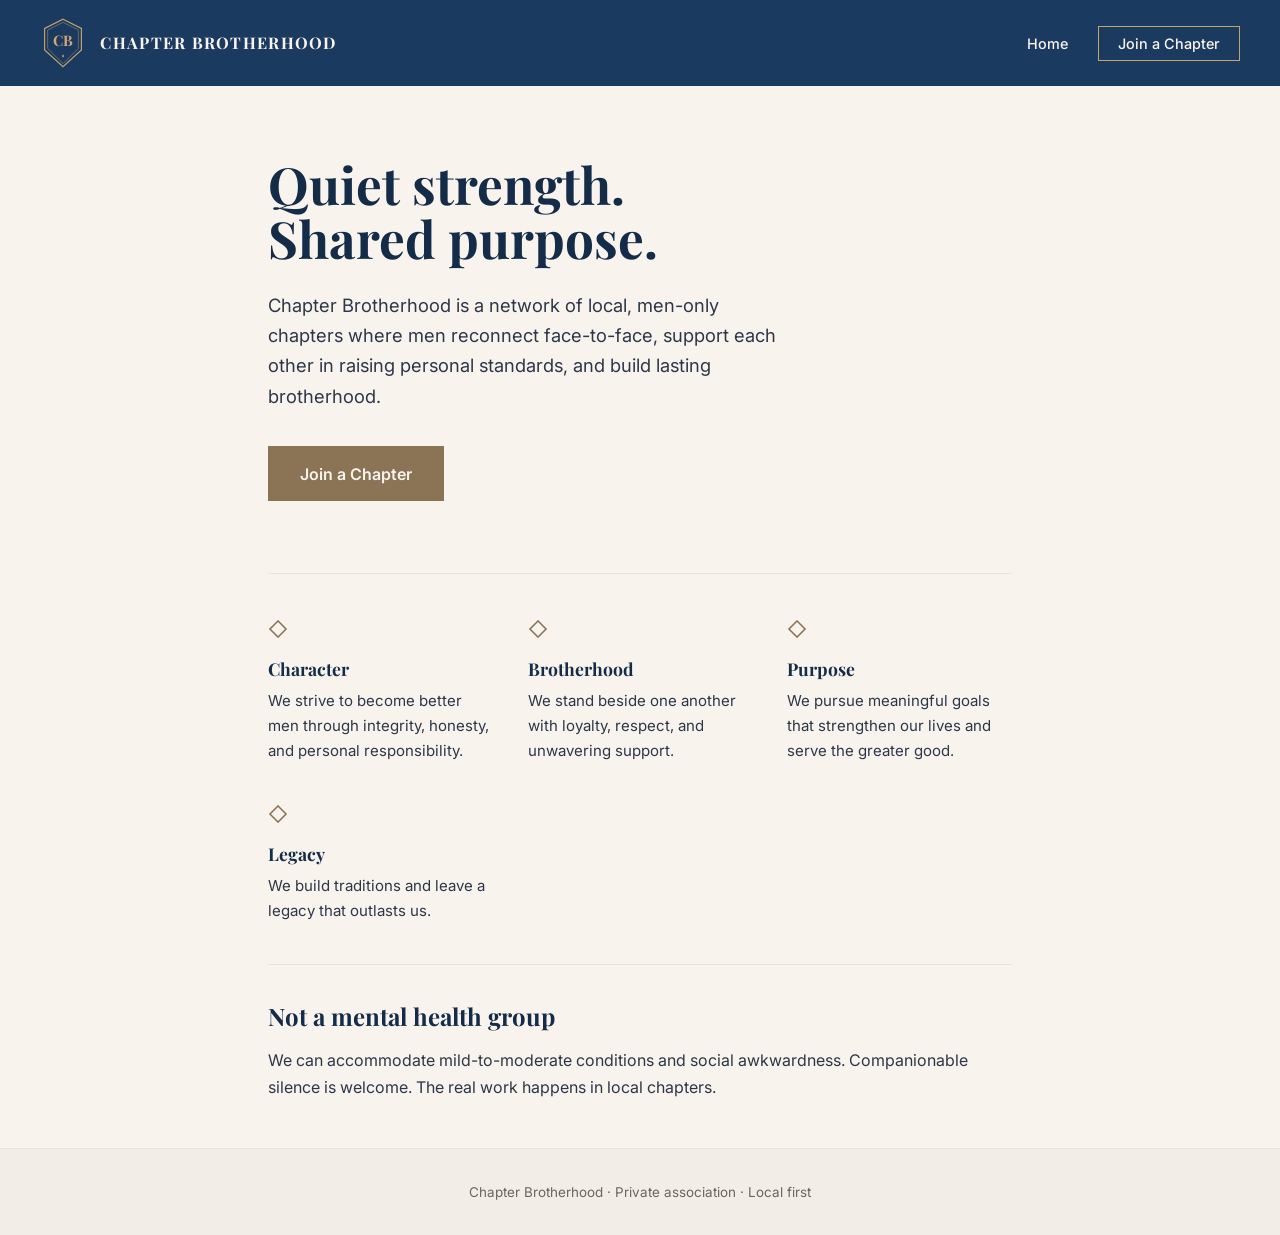
==== commit 30f80321: "Update logo to decorative navy shield with gold/copper CB monogram matching preferred design" ====
--- a/index.html
+++ b/index.html
@@ -12,9 +12,15 @@
 <body>
   <header>
     <div class="logo">
-      <svg class="shield-logo" viewBox="0 0 100 120" xmlns="http://www.w3.org/2000/svg">
-        <path d="M50 8 L88 28 L88 78 L50 112 L12 78 L12 28 Z" fill="none" stroke="#F8F4ED" stroke-width="4"/>
-        <text x="50" y="74" font-family="Playfair Display, serif" font-size="42" font-weight="700" fill="#F8F4ED" text-anchor="middle">B</text>
+      <svg class="shield-logo" viewBox="0 0 120 140" xmlns="http://www.w3.org/2000/svg">
+        <!-- Outer shield -->
+        <path d="M60 8 L108 32 L108 88 L60 132 L12 88 L12 32 Z" fill="#1B3A5F" stroke="#C4A46A" stroke-width="3"/>
+        <!-- Inner border -->
+        <path d="M60 16 L100 36 L100 84 L60 124 L20 84 L20 36 Z" fill="none" stroke="#C4A46A" stroke-width="1.2"/>
+        <!-- CB monogram -->
+        <text x="60" y="78" font-family="Playfair Display, serif" font-size="38" font-weight="700" fill="#D4A574" text-anchor="middle">CB</text>
+        <!-- Small decorative diamond -->
+        <path d="M60 100 L63 104 L60 108 L57 104 Z" fill="#C4A46A"/>
       </svg>
       <span>CHAPTER BROTHERHOOD</span>
     </div>
--- a/css/style.css
+++ b/css/style.css
@@ -1,4 +1,4 @@
-/* Chapter Brotherhood – lighter navy, moodboard-aligned */
+/* Chapter Brotherhood – lighter navy, decorative CB shield logo */
 :root {
   --navy: #1B3A5F;
   --navy-dark: #142C48;
@@ -7,6 +7,7 @@
   --warm-grey: #E8E4DC;
   --bronze: #8B7355;
   --bronze-dark: #6B5A45;
+  --gold: #C4A46A;
 }
 
 * { box-sizing: border-box; margin: 0; padding: 0; }
@@ -38,8 +39,8 @@
 }
 
 .shield-logo {
-  width: 38px;
-  height: 46px;
+  width: 46px;
+  height: 54px;
   flex-shrink: 0;
 }
 
@@ -52,7 +53,7 @@
 }
 
 .btn-nav {
-  border: 1px solid var(--bronze);
+  border: 1px solid var(--gold);
   padding: 0.5rem 1.2rem;
   color: var(--ivory) !important;
 }
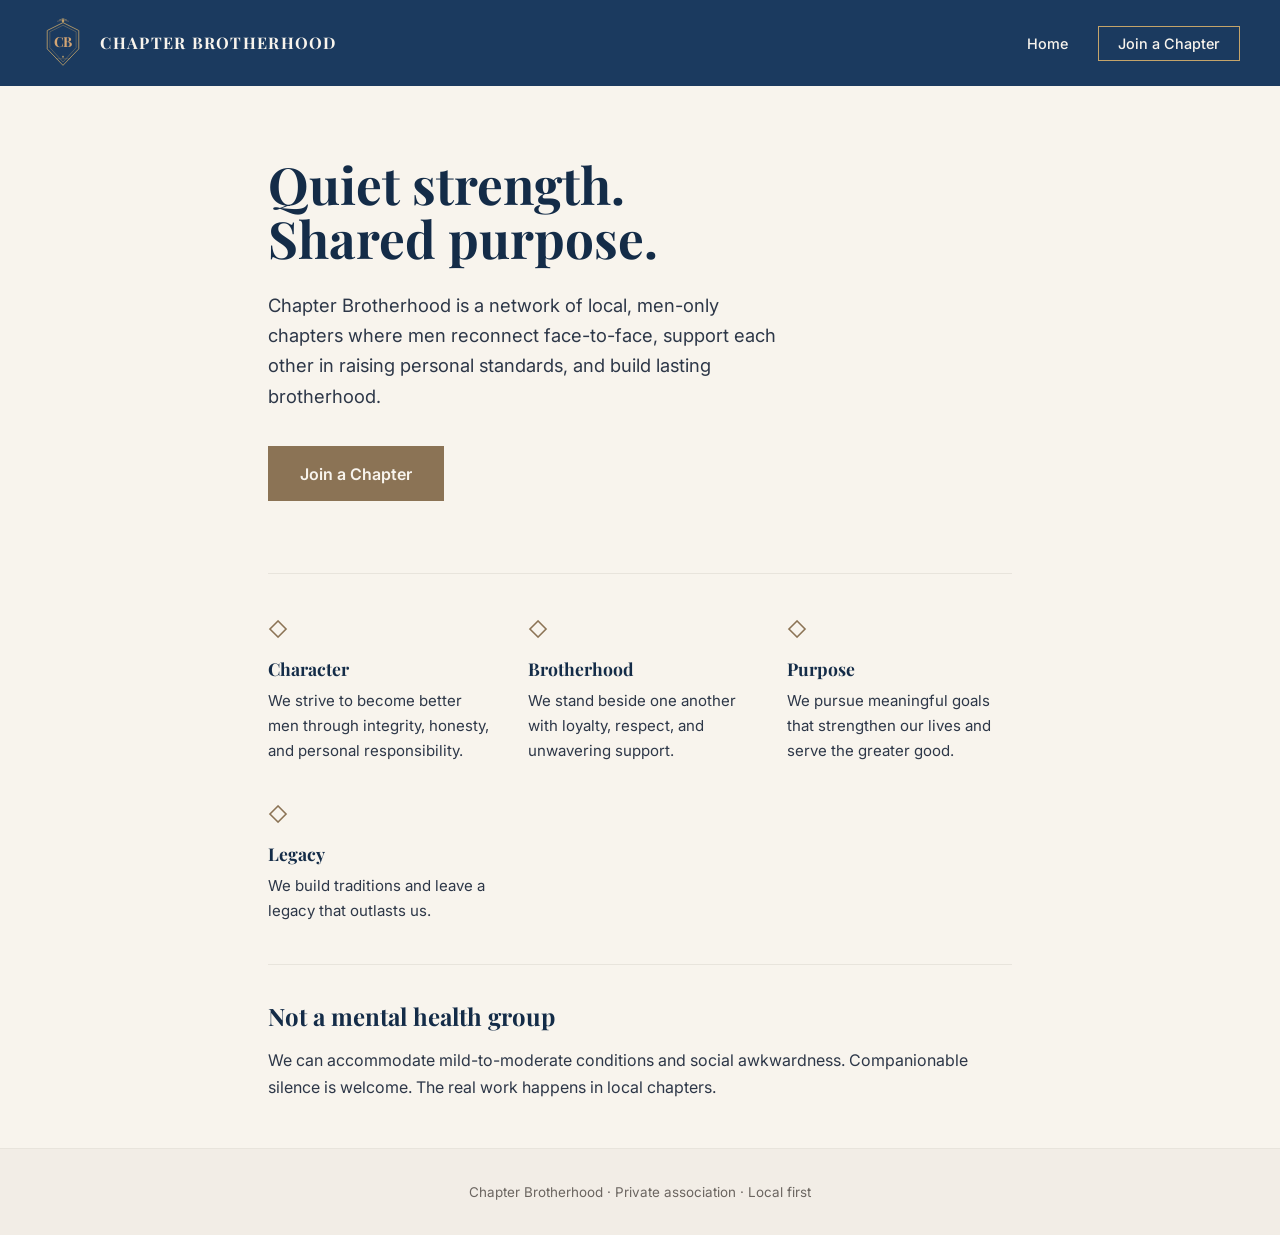
==== commit 96cadc6a: "Refine shield logo SVG to better match preferred ornate gold/copper CB design" ====
--- a/index.html
+++ b/index.html
@@ -12,15 +12,24 @@
 <body>
   <header>
     <div class="logo">
-      <svg class="shield-logo" viewBox="0 0 120 140" xmlns="http://www.w3.org/2000/svg">
+      <svg class="shield-logo" viewBox="0 0 140 160" xmlns="http://www.w3.org/2000/svg">
+        <!-- Top decorative flourish -->
+        <path d="M70 4 L74 14 L70 18 L66 14 Z" fill="#C4A46A"/>
+        <path d="M58 10 Q70 2 82 10" fill="none" stroke="#C4A46A" stroke-width="1.5"/>
+        <path d="M52 14 Q70 6 88 14" fill="none" stroke="#D4A574" stroke-width="1"/>
+        
         <!-- Outer shield -->
-        <path d="M60 8 L108 32 L108 88 L60 132 L12 88 L12 32 Z" fill="#1B3A5F" stroke="#C4A46A" stroke-width="3"/>
+        <path d="M70 18 L118 42 L118 98 L70 148 L22 98 L22 42 Z" fill="#1B3A5F" stroke="#C4A46A" stroke-width="2.5"/>
+        
         <!-- Inner border -->
-        <path d="M60 16 L100 36 L100 84 L60 124 L20 84 L20 36 Z" fill="none" stroke="#C4A46A" stroke-width="1.2"/>
+        <path d="M70 26 L110 46 L110 94 L70 138 L30 94 L30 46 Z" fill="none" stroke="#C4A46A" stroke-width="1"/>
+        
         <!-- CB monogram -->
-        <text x="60" y="78" font-family="Playfair Display, serif" font-size="38" font-weight="700" fill="#D4A574" text-anchor="middle">CB</text>
-        <!-- Small decorative diamond -->
-        <path d="M60 100 L63 104 L60 108 L57 104 Z" fill="#C4A46A"/>
+        <text x="70" y="92" font-family="Playfair Display, serif" font-size="42" font-weight="700" fill="#D4A574" text-anchor="middle" letter-spacing="-1">CB</text>
+        
+        <!-- Bottom decorative elements -->
+        <path d="M70 118 L73 122 L70 126 L67 122 Z" fill="#C4A46A"/>
+        <line x1="48" y1="128" x2="92" y2="128" stroke="#C4A46A" stroke-width="0.8"/>
       </svg>
       <span>CHAPTER BROTHERHOOD</span>
     </div>
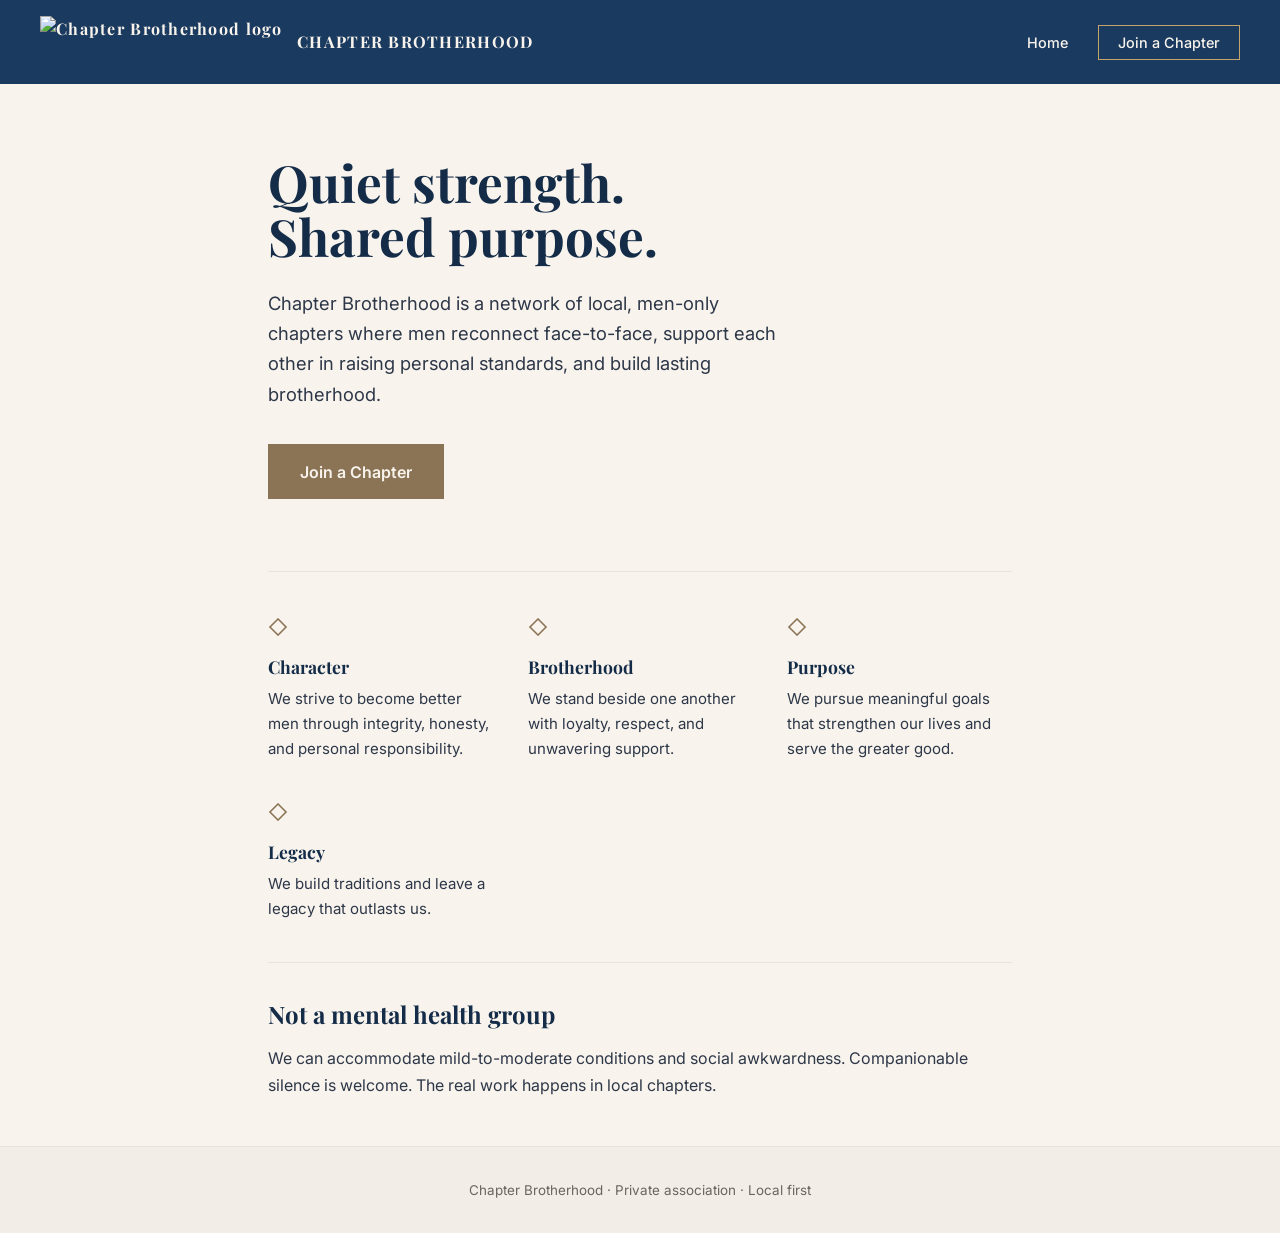
==== commit 7ac7dd65: "Add exact preferred logo as PNG and update header to use it" ====
--- a/index.html
+++ b/index.html
@@ -12,25 +12,7 @@
 <body>
   <header>
     <div class="logo">
-      <svg class="shield-logo" viewBox="0 0 140 160" xmlns="http://www.w3.org/2000/svg">
-        <!-- Top decorative flourish -->
-        <path d="M70 4 L74 14 L70 18 L66 14 Z" fill="#C4A46A"/>
-        <path d="M58 10 Q70 2 82 10" fill="none" stroke="#C4A46A" stroke-width="1.5"/>
-        <path d="M52 14 Q70 6 88 14" fill="none" stroke="#D4A574" stroke-width="1"/>
-        
-        <!-- Outer shield -->
-        <path d="M70 18 L118 42 L118 98 L70 148 L22 98 L22 42 Z" fill="#1B3A5F" stroke="#C4A46A" stroke-width="2.5"/>
-        
-        <!-- Inner border -->
-        <path d="M70 26 L110 46 L110 94 L70 138 L30 94 L30 46 Z" fill="none" stroke="#C4A46A" stroke-width="1"/>
-        
-        <!-- CB monogram -->
-        <text x="70" y="92" font-family="Playfair Display, serif" font-size="42" font-weight="700" fill="#D4A574" text-anchor="middle" letter-spacing="-1">CB</text>
-        
-        <!-- Bottom decorative elements -->
-        <path d="M70 118 L73 122 L70 126 L67 122 Z" fill="#C4A46A"/>
-        <line x1="48" y1="128" x2="92" y2="128" stroke="#C4A46A" stroke-width="0.8"/>
-      </svg>
+      <img src="logo.png" alt="Chapter Brotherhood logo" class="shield-logo">
       <span>CHAPTER BROTHERHOOD</span>
     </div>
     <nav>
--- a/css/style.css
+++ b/css/style.css
@@ -1,4 +1,4 @@
-/* Chapter Brotherhood – lighter navy, decorative CB shield logo */
+/* Chapter Brotherhood – with PNG logo */
 :root {
   --navy: #1B3A5F;
   --navy-dark: #142C48;
@@ -39,8 +39,8 @@
 }
 
 .shield-logo {
-  width: 46px;
-  height: 54px;
+  height: 52px;
+  width: auto;
   flex-shrink: 0;
 }
 
